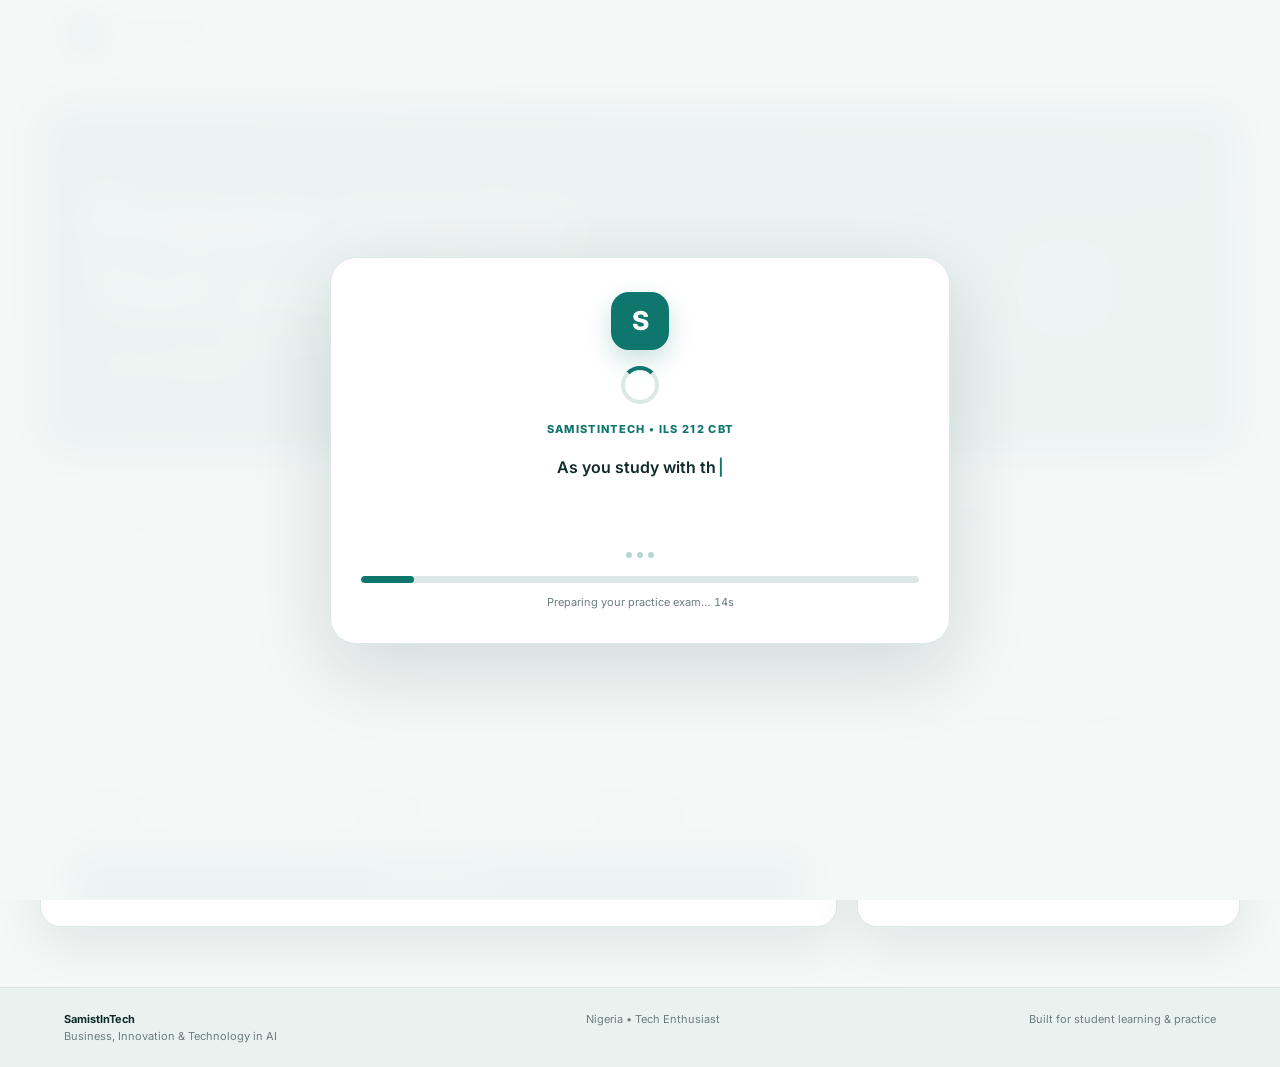
==== index.html @ f464a598 "First commit" ====
<!doctype html>
<html lang="en">
<head>
  <meta charset="utf-8">
  <meta name="viewport" content="width=device-width,initial-scale=1">
  <meta name="theme-color" content="#0f766e">
  <title>ILS 212 CBT Practice — SamistInTech</title>
  <link rel="preconnect" href="https://fonts.googleapis.com">
  <link rel="preconnect" href="https://fonts.gstatic.com" crossorigin>
  <link href="https://fonts.googleapis.com/css2?family=Inter:wght@400;500;600;700;800&display=swap" rel="stylesheet">
  <link rel="stylesheet" href="style.css">
</head>
<body>
  <div id="loadingScreen" class="loading-screen" aria-live="polite" aria-label="Loading CBT practice exam">
    <div class="loading-card">
      <div class="loading-logo">S</div>
      <div class="loading-spinner" aria-hidden="true"></div>
      <div class="loading-eyebrow">SAMISTINTECH • ILS 212 CBT</div>
      <div id="loadingMessage" class="loading-message"></div>
      <div class="typing-line"><span></span><span></span><span></span></div>
      <div class="loading-progress"><span id="loadingProgress"></span></div>
      <div id="loadingCountdown" class="loading-countdown">Preparing your practice exam… 15s</div>
    </div>
  </div>

  <div class="app-shell">
    <header class="topbar">
      <div class="brand"><div class="brand-mark">S</div><div><strong>ILS 212 CBT</strong><span>Information Literacy Skills</span></div></div>
      <div class="top-actions"><button class="icon-btn" id="themeBtn" title="Toggle theme">◐</button><button class="icon-btn" id="resetBtn" title="Reset test">↻</button></div>
    </header>

    <main>
      <section id="startScreen" class="screen active">
        <div class="hero-card">
          <div class="hero-copy">
            <span class="eyebrow">FUTO • Practice CBT</span>
            <h1>Prepare smarter.<br><em>Test yourself.</em></h1>
            <p>A clean, student-friendly CBT practice environment designed for ILS 212 study, revision and practice.</p>
          </div>
          <div class="hero-art"><div class="orb orb1"></div><div class="orb orb2"></div><div class="grid-icon">✓</div></div>
        </div>
        <div class="setup-grid">
          <div class="panel setup-panel">
            <div class="panel-title"><span>⚙</span><div><h2>Test setup</h2><p>Choose how you want to practise.</p></div></div>
            <label>Student name<input id="studentName" type="text" placeholder="Enter your name"></label>
            <div class="two-col">
              <label>Batch<select id="batchSelect"><option value="1">Batch 1 • Questions 1–70</option><option value="2">Batch 2 • Questions 71–140</option><option value="3">Batch 3 • Questions 141–210</option><option value="4">Batch 4 • Questions 211–280</option><option value="5">Batch 5 • Questions 281–350</option></select></label>
              <label>Questions<select id="countSelect"><option value="10">10 questions</option><option value="20">20 questions</option><option value="30">30 questions</option><option value="50">50 questions</option><option value="70" selected>70 questions</option></select></label>
            </div>
            <div class="test-info"><div><b>⏱</b><span>Timer<br><strong id="timePreview">70 min</strong></span></div><div><b>✓</b><span>Scoring<br><strong>1 mark each</strong></span></div><div><b>⚑</b><span>Review<br><strong>Flag questions</strong></span></div></div>
            <button id="startBtn" class="primary-btn full">Start CBT <span>→</span></button>
          </div>
          <div class="panel guide-panel"><h3>How it works</h3><ol><li>Select a batch and number of questions.</li><li>Choose one option for each question.</li><li>Use the navigator to jump between questions.</li><li>Flag questions you want to revisit.</li><li>Submit to see your score and detailed review.</li></ol><div class="note">💡 <b>Tip:</b> The question bank contains 350 practice questions covering the major ILS 212 topics.</div></div>
        </div>
      </section>

      <section id="examScreen" class="screen">
        <div class="exam-head panel"><div><span class="eyebrow">ILS 212 • CBT PRACTICE</span><h2 id="examTitle">Batch 1</h2></div><div class="exam-meta"><div><small>Candidate</small><strong id="candidateName">Student</strong></div><div class="timer"><small>Time left</small><strong id="timer">70:00</strong></div></div></div>
        <div class="progress-wrap"><div class="progress-label"><span id="progressText">Question 1 of 70</span><span id="answeredText">0 answered</span></div><div class="progress"><span id="progressBar"></span></div></div>
        <div class="exam-layout">
          <article class="question-card panel"><div class="q-top"><span class="q-number" id="qNumber">Question 1</span><button id="flagBtn" class="flag-btn">⚑ Flag</button></div><h1 id="questionText"></h1><div id="options" class="options"></div><div class="nav-row"><button id="prevBtn" class="secondary-btn">← Previous</button><button id="nextBtn" class="primary-btn">Next →</button></div></article>
          <aside class="navigator panel"><div class="nav-title"><h3>Question navigator</h3><span id="navCount">0/70</span></div><div id="questionGrid" class="question-grid"></div><div class="legend"><span><i class="dot answered"></i> Answered</span><span><i class="dot flagged"></i> Flagged</span><span><i class="dot"></i> Unanswered</span></div><button id="submitBtn" class="submit-btn full">Submit test</button></aside>
        </div>
      </section>

      <section id="resultScreen" class="screen">
        <div class="result-hero panel"><div class="result-badge">✓</div><div><span class="eyebrow">TEST COMPLETED</span><h1 id="resultTitle">Well done!</h1><p id="resultSubtitle"></p></div><div class="score-ring"><strong id="scorePercent">0%</strong><span>Score</span></div></div>
        <div class="stats-grid"><div class="stat panel"><span>Correct</span><strong id="correctStat">0</strong></div><div class="stat panel"><span>Wrong</span><strong id="wrongStat">0</strong></div><div class="stat panel"><span>Unanswered</span><strong id="unansweredStat">0</strong></div><div class="stat panel"><span>Time used</span><strong id="timeUsedStat">0m</strong></div></div>
        <div class="result-layout"><div class="panel review-panel"><div class="panel-heading"><div><h2>Answer review</h2><p>See what you got right and where to improve.</p></div><select id="reviewFilter"><option value="all">All questions</option><option value="wrong">Wrong only</option><option value="unanswered">Unanswered only</option></select></div><div id="reviewList"></div></div><div class="panel result-side"><h3>Performance</h3><div class="big-score"><span id="scoreFraction">0 / 0</span><small>marks</small></div><div class="performance-bar"><span id="scoreBar"></span></div><p id="performanceMessage"></p><button id="newTestBtn" class="primary-btn full">Take another test</button></div></div>
      </section>
    </main>
    <footer><div><strong>SamistInTech</strong><span>Business, Innovation & Technology in AI</span></div><div>Nigeria • Tech Enthusiast</div><div>Built for student learning & practice</div></footer>
  </div>
  <script src="questions.js"></script><script src="script.js"></script>
</body>
</html>
---- style.css ----
:root{--bg:#f4f8f7;--surface:#fff;--surface2:#edf6f3;--text:#102a2a;--muted:#6b7d7d;--line:#dbe8e5;--primary:#0f766e;--primary2:#115e59;--accent:#f2c94c;--danger:#c2410c;--shadow:0 18px 50px rgba(16,42,42,.08);--radius:20px}*{box-sizing:border-box}body{margin:0;font-family:Inter,system-ui,sans-serif;background:radial-gradient(circle at 15% 5%,#e3f3ee 0,transparent 30%),var(--bg);color:var(--text)}button,input,select{font:inherit}button{cursor:pointer;border:0}.app-shell{min-height:100vh;display:flex;flex-direction:column}.topbar{height:74px;padding:0 clamp(18px,5vw,70px);display:flex;align-items:center;justify-content:space-between;background:rgba(255,255,255,.88);backdrop-filter:blur(14px);border-bottom:1px solid var(--line);position:sticky;top:0;z-index:10}.brand{display:flex;align-items:center;gap:12px}.brand-mark{width:40px;height:40px;border-radius:13px;display:grid;place-items:center;background:var(--primary);color:#fff;font-weight:800;font-size:20px}.brand strong,.brand span{display:block}.brand span{font-size:11px;color:var(--muted);margin-top:2px}.top-actions{display:flex;gap:8px}.icon-btn{width:40px;height:40px;border-radius:12px;background:var(--surface2);color:var(--primary);font-size:18px}.screen{display:none;width:min(1200px,calc(100% - 30px));margin:32px auto 60px}.screen.active{display:block}.hero-card{min-height:310px;border-radius:28px;background:linear-gradient(135deg,#0d5f59,#0f766e);color:#fff;padding:48px;display:flex;justify-content:space-between;overflow:hidden;position:relative;box-shadow:var(--shadow)}.hero-copy{max-width:690px;position:relative;z-index:2}.eyebrow{font-size:11px;letter-spacing:.13em;font-weight:800;opacity:.78}.hero-card h1{font-size:clamp(38px,6vw,64px);line-height:1.03;margin:14px 0}.hero-card h1 em{font-style:normal;color:#c7f1e4}.hero-card p{max-width:600px;line-height:1.7;opacity:.86}.hero-art{width:280px;position:relative}.orb{position:absolute;border:1px solid rgba(255,255,255,.25);border-radius:50%}.orb1{width:250px;height:250px;right:-70px;top:-30px}.orb2{width:150px;height:150px;right:25px;top:45px}.grid-icon{position:absolute;right:80px;top:88px;width:90px;height:90px;border-radius:28px;background:rgba(255,255,255,.13);display:grid;place-items:center;font-size:45px}.setup-grid{display:grid;grid-template-columns:1.35fr .65fr;gap:20px;margin-top:20px}.panel{background:var(--surface);border:1px solid var(--line);border-radius:var(--radius);box-shadow:var(--shadow)}.setup-panel,.guide-panel{padding:28px}.panel-title{display:flex;gap:13px;align-items:flex-start;margin-bottom:24px}.panel-title>span{width:40px;height:40px;border-radius:12px;background:var(--surface2);display:grid;place-items:center}.panel h2{margin:0;font-size:21px}.panel p{color:var(--muted);margin:5px 0 0;font-size:13px}.setup-panel label{display:block;font-size:12px;font-weight:700;color:var(--muted);margin:14px 0}.setup-panel input,.setup-panel select,.panel-heading select{width:100%;padding:14px 15px;margin-top:8px;border:1px solid var(--line);border-radius:12px;background:var(--surface);color:var(--text);outline:none}.setup-panel input:focus,.setup-panel select:focus{border-color:var(--primary)}.two-col{display:grid;grid-template-columns:1fr 1fr;gap:14px}.test-info{display:grid;grid-template-columns:repeat(3,1fr);gap:8px;margin:22px 0}.test-info>div{display:flex;gap:8px;align-items:center;background:var(--surface2);padding:12px;border-radius:14px}.test-info b{font-size:18px}.test-info span{font-size:10px;color:var(--muted);line-height:1.4}.test-info strong{font-size:12px;color:var(--text)}.primary-btn,.secondary-btn,.submit-btn{padding:13px 18px;border-radius:12px;font-weight:800;transition:.18s}.primary-btn{background:var(--primary);color:#fff}.primary-btn:hover{background:var(--primary2);transform:translateY(-1px)}.secondary-btn{background:var(--surface2);color:var(--primary)}.secondary-btn:hover{background:#dcefeb}.submit-btn{background:#183b3a;color:#fff}.full{width:100%;justify-content:center;display:flex;align-items:center;gap:10px}.guide-panel h3{margin-top:0}.guide-panel ol{padding-left:20px;color:var(--muted);font-size:13px;line-height:2}.note{background:#fff8df;border:1px solid #f1df9c;padding:13px;border-radius:12px;font-size:12px;line-height:1.6}.exam-head{padding:18px 22px;display:flex;justify-content:space-between;align-items:center}.exam-head h2{margin:5px 0 0}.exam-meta{display:flex;gap:30px}.exam-meta small,.exam-meta strong{display:block}.exam-meta small{font-size:10px;color:var(--muted)}.exam-meta strong{font-size:13px;margin-top:3px}.timer strong{color:var(--primary);font-variant-numeric:tabular-nums}.progress-wrap{margin:18px 0}.progress-label{display:flex;justify-content:space-between;font-size:11px;color:var(--muted);margin-bottom:7px}.progress{height:7px;background:#dce9e6;border-radius:10px;overflow:hidden}.progress span{display:block;height:100%;width:0;background:var(--primary);transition:.25s}.exam-layout{display:grid;grid-template-columns:1fr 320px;gap:18px}.question-card{padding:30px;min-height:550px}.q-top{display:flex;justify-content:space-between;align-items:center}.q-number{font-size:12px;font-weight:800;color:var(--primary);background:var(--surface2);padding:8px 11px;border-radius:9px}.flag-btn{background:transparent;color:var(--muted);font-weight:700;padding:8px}.flag-btn.active{color:#b45309;background:#fff6df;border-radius:9px}.question-card h1{font-size:clamp(22px,3vw,30px);line-height:1.45;margin:35px 0 26px}.options{display:grid;gap:12px}.option{padding:16px;border:1px solid var(--line);border-radius:14px;background:#fbfdfc;text-align:left;display:flex;gap:12px;align-items:flex-start;transition:.15s}.option:hover{border-color:#9ccbc2;background:var(--surface2)}.option.selected{border:2px solid var(--primary);background:#e9f6f2}.option-letter{min-width:29px;height:29px;border-radius:9px;background:#e7efed;display:grid;place-items:center;font-weight:800;color:var(--primary);font-size:12px}.option.selected .option-letter{background:var(--primary);color:#fff}.nav-row{display:flex;justify-content:space-between;gap:12px;margin-top:32px}.navigator{padding:20px;height:max-content;position:sticky;top:92px}.nav-title{display:flex;justify-content:space-between;align-items:center;margin-bottom:16px}.nav-title h3{margin:0;font-size:15px}.nav-title span{font-size:11px;color:var(--muted)}.question-grid{display:grid;grid-template-columns:repeat(7,1fr);gap:7px;max-height:370px;overflow:auto;padding-right:2px}.q-dot{height:35px;border-radius:9px;background:#f2f6f5;color:var(--muted);font-size:11px;font-weight:800}.q-dot.current{outline:2px solid var(--primary);outline-offset:1px;color:var(--primary)}.q-dot.answered{background:#d9efe9;color:#0f766e}.q-dot.flagged{background:#fff0cf;color:#9a6500}.legend{display:grid;gap:8px;margin:18px 0;font-size:10px;color:var(--muted)}.dot{width:9px;height:9px;border-radius:50%;display:inline-block;background:#d9e2e0;margin-right:5px}.dot.answered{background:#0f766e}.dot.flagged{background:#d69e2e}.result-hero{padding:30px;display:flex;align-items:center;gap:20px}.result-badge{width:65px;height:65px;border-radius:22px;background:#dff3ed;color:var(--primary);display:grid;place-items:center;font-size:30px;font-weight:800}.result-hero h1{margin:5px 0;font-size:30px}.score-ring{margin-left:auto;width:105px;height:105px;border-radius:50%;background:conic-gradient(var(--primary) 0%,#dfeae7 0);display:grid;place-items:center;align-content:center}.score-ring strong{font-size:23px}.score-ring span{font-size:10px;color:var(--muted)}.stats-grid{display:grid;grid-template-columns:repeat(4,1fr);gap:14px;margin:16px 0}.stat{padding:20px}.stat span{font-size:11px;color:var(--muted)}.stat strong{display:block;font-size:28px;margin-top:7px}.result-layout{display:grid;grid-template-columns:1fr 300px;gap:16px}.review-panel,.result-side{padding:22px}.panel-heading{display:flex;justify-content:space-between;align-items:center;gap:15px;margin-bottom:14px}.panel-heading h2{margin:0}.panel-heading select{width:auto;margin:0}.review-item{padding:17px 0;border-top:1px solid var(--line)}.review-item h4{margin:0 0 9px;line-height:1.5}.review-answer{font-size:12px;padding:10px 12px;border-radius:10px;margin-top:7px}.review-answer.correct{background:#e5f5ef;color:#0f766e}.review-answer.wrong{background:#fff0ea;color:#b44318}.review-answer.empty{background:#f3f5f5;color:#6b7d7d}.big-score{text-align:center;padding:25px 0}.big-score span{font-size:38px;font-weight:800;display:block}.big-score small{color:var(--muted)}.performance-bar{height:10px;background:#e1e9e7;border-radius:10px;overflow:hidden}.performance-bar span{display:block;height:100%;width:0;background:var(--primary)}.result-side p{font-size:12px;color:var(--muted);line-height:1.6}footer{margin-top:auto;padding:24px clamp(18px,5vw,70px);border-top:1px solid var(--line);background:#eaf2f0;display:flex;justify-content:space-between;gap:15px;font-size:11px;color:var(--muted)}footer strong{color:var(--text);display:block}footer span{display:block;margin-top:3px}body.dark{--bg:#0c1717;--surface:#132222;--surface2:#1a3030;--text:#e7f2ef;--muted:#9bb0ac;--line:#28403e;--shadow:0 18px 50px rgba(0,0,0,.22)}body.dark .topbar{background:rgba(13,25,25,.9)}body.dark .option{background:#142525}body.dark footer{background:#10201f}@media(max-width:850px){.hero-card{padding:32px;min-height:280px}.hero-art{display:none}.setup-grid,.exam-layout,.result-layout{grid-template-columns:1fr}.navigator{position:static}.stats-grid{grid-template-columns:repeat(2,1fr)}.result-hero{flex-wrap:wrap}.score-ring{margin-left:0}.exam-meta{gap:12px}.question-grid{max-height:none}.screen{margin-top:20px}}@media(max-width:560px){.topbar{height:64px}.brand span{display:none}.hero-card h1{font-size:40px}.hero-card{padding:25px}.setup-panel,.guide-panel,.question-card,.navigator,.review-panel,.result-side{padding:18px}.two-col,.test-info{grid-template-columns:1fr}.exam-head{align-items:flex-start;gap:12px}.exam-meta{flex-direction:column;gap:7px;text-align:right}.question-card h1{margin:25px 0 20px;font-size:21px}footer{flex-direction:column}}

/* ===== Smooth practice-CBT loading screen & transitions ===== */
.loading-screen{position:fixed;inset:0;z-index:9999;display:grid;place-items:center;padding:22px;background:rgba(244,248,247,.97);backdrop-filter:blur(16px);opacity:1;visibility:visible;transition:opacity .7s cubic-bezier(.22,1,.36,1),visibility .7s ease}.loading-screen.hide{opacity:0;visibility:hidden;pointer-events:none}.loading-card{width:min(620px,100%);padding:34px 30px;text-align:center;background:var(--surface);border:1px solid var(--line);border-radius:26px;box-shadow:0 25px 80px rgba(16,42,42,.15);transform:translateY(0) scale(1);animation:loadingCardIn .7s cubic-bezier(.22,1,.36,1)}.loading-logo{width:58px;height:58px;margin:0 auto 16px;border-radius:18px;display:grid;place-items:center;background:var(--primary);color:#fff;font-weight:800;font-size:26px;box-shadow:0 10px 25px rgba(15,118,110,.22)}.loading-spinner{width:38px;height:38px;margin:0 auto 18px;border:4px solid var(--line);border-top-color:var(--primary);border-radius:50%;animation:loadingSpin .9s linear infinite}.loading-eyebrow{font-size:11px;font-weight:800;letter-spacing:.12em;color:var(--primary);margin-bottom:18px}.loading-message{min-height:86px;max-width:530px;margin:0 auto;font-size:16px;line-height:1.7;color:var(--text);font-weight:600}.loading-message::after{content:'|';margin-left:2px;color:var(--primary);animation:cursorBlink .7s steps(1) infinite}.typing-line{display:flex;justify-content:center;gap:5px;margin:12px 0 18px}.typing-line span{width:6px;height:6px;border-radius:50%;background:var(--primary);opacity:.3;animation:typingDot 1s ease-in-out infinite}.typing-line span:nth-child(2){animation-delay:.15s}.typing-line span:nth-child(3){animation-delay:.3s}.loading-progress{height:7px;border-radius:999px;overflow:hidden;background:var(--line);margin-top:8px}.loading-progress span{display:block;height:100%;width:0;border-radius:inherit;background:var(--primary);transition:width .08s linear}.loading-countdown{margin-top:12px;font-size:11px;color:var(--muted);font-variant-numeric:tabular-nums}.screen{animation:screenIn .45s cubic-bezier(.22,1,.36,1)}button,.panel,.option{transition:transform .22s cubic-bezier(.22,1,.36,1),box-shadow .22s ease,background-color .22s ease,border-color .22s ease,color .22s ease}.primary-btn:hover,.secondary-btn:hover,.submit-btn:hover,.icon-btn:hover{transform:translateY(-2px)}.primary-btn:active,.secondary-btn:active,.submit-btn:active,.icon-btn:active{transform:scale(.97)}.question-card{transition:opacity .22s ease,transform .22s ease}.question-card.question-changing{opacity:0;transform:translateX(14px)}.option{animation:optionIn .32s cubic-bezier(.22,1,.36,1) both}.option:nth-child(2){animation-delay:.04s}.option:nth-child(3){animation-delay:.08s}.option:nth-child(4){animation-delay:.12s}.option:nth-child(5){animation-delay:.16s}@keyframes loadingSpin{to{transform:rotate(360deg)}}@keyframes loadingCardIn{from{opacity:0;transform:translateY(18px) scale(.97)}to{opacity:1;transform:translateY(0) scale(1)}}@keyframes cursorBlink{50%{opacity:0}}@keyframes typingDot{0%,80%,100%{transform:translateY(0);opacity:.3}40%{transform:translateY(-4px);opacity:1}}@keyframes screenIn{from{opacity:0;transform:translateY(10px)}to{opacity:1;transform:none}}@keyframes optionIn{from{opacity:0;transform:translateX(-8px)}to{opacity:1;transform:none}}body.dark .loading-screen{background:rgba(12,23,23,.97)}body.dark .loading-card{box-shadow:0 25px 80px rgba(0,0,0,.35)}@media(prefers-reduced-motion:reduce){*,*::before,*::after{animation-duration:.01ms!important;animation-iteration-count:1!important;transition-duration:.01ms!important;scroll-behavior:auto!important}}
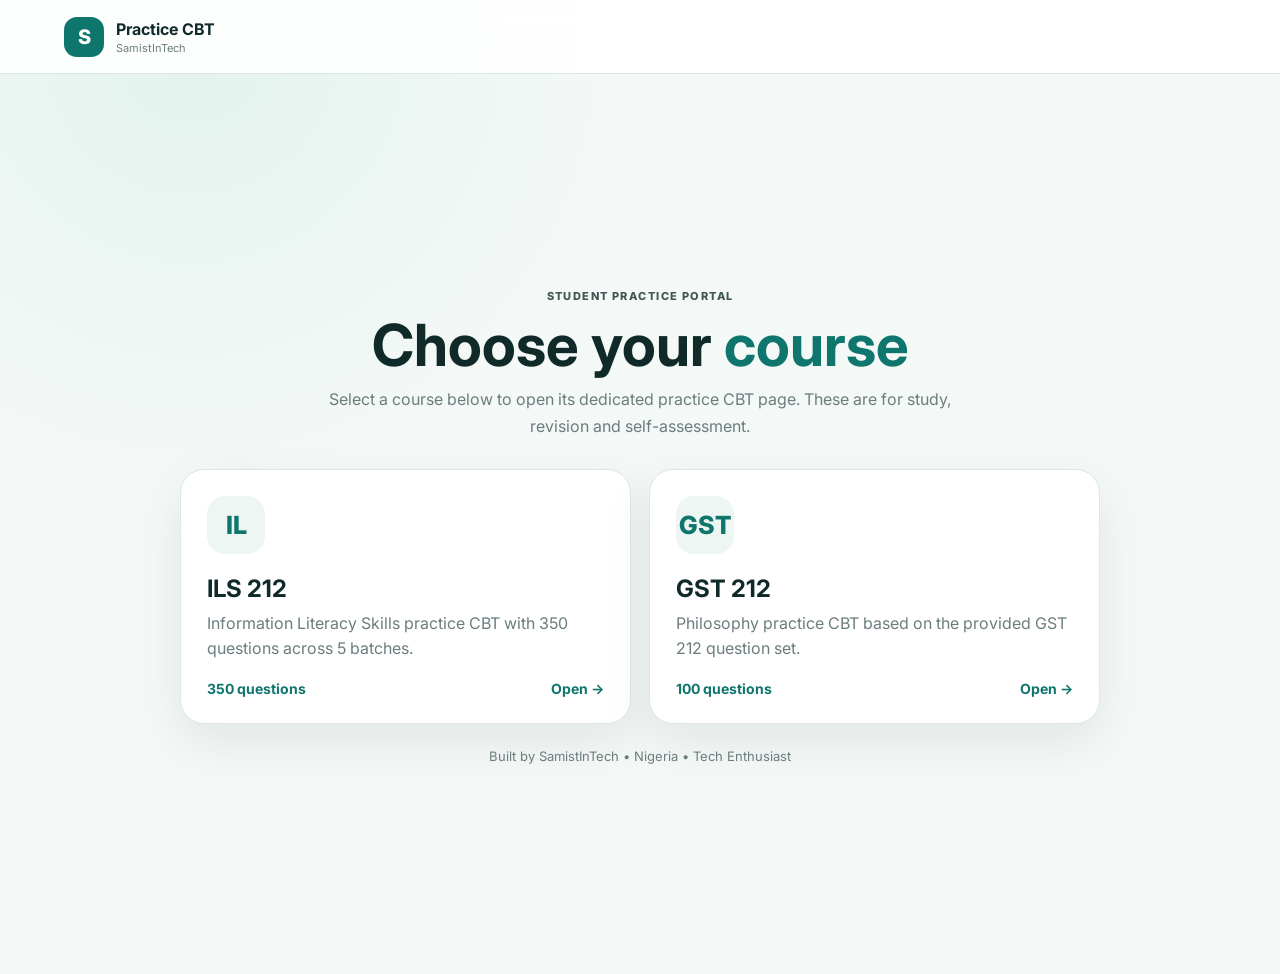
==== commit c9ebd66c: "Added GST212" ====
--- a/index.html
+++ b/index.html
@@ -4,73 +4,142 @@
   <meta charset="utf-8">
   <meta name="viewport" content="width=device-width,initial-scale=1">
   <meta name="theme-color" content="#0f766e">
-  <title>ILS 212 CBT Practice — SamistInTech</title>
+  <title>Practice CBT Courses — SamistInTech</title>
   <link rel="preconnect" href="https://fonts.googleapis.com">
   <link rel="preconnect" href="https://fonts.gstatic.com" crossorigin>
   <link href="https://fonts.googleapis.com/css2?family=Inter:wght@400;500;600;700;800&display=swap" rel="stylesheet">
   <link rel="stylesheet" href="style.css">
+  <style>
+    .course-page {
+      min-height:100svh;
+      display:grid;
+      place-items:center;
+      padding:32px 18px;
+    }
+    .course-wrap {
+      width:min(920px,100%);
+    }
+    .course-hero {
+      text-align:center;
+      margin-bottom:28px;
+    }
+    .course-hero .eyebrow {
+      display:inline-block;
+      margin-bottom:12px;
+    }
+    .course-hero h1 {
+      margin:0 0 10px;
+      font-size:clamp(32px,6vw,58px);
+      line-height:1.05;
+    }
+    .course-hero h1 em {
+      color:var(--primary);
+      font-style:normal;
+    }
+    .course-hero p {
+      margin:0 auto;
+      max-width:650px;
+      color:var(--muted);
+      line-height:1.7;
+    }
+    .course-grid {
+      display:grid;
+      grid-template-columns:repeat(2,minmax(0,1fr));
+      gap:18px;
+    }
+    .course-card {
+      display:block;
+      text-decoration:none;
+      color:inherit;
+      background:var(--surface);
+      border:1px solid var(--line);
+      border-radius:24px;
+      padding:26px;
+      box-shadow:var(--shadow);
+      transition:transform .25s ease,box-shadow .25s ease,border-color .25s ease;
+    }
+    .course-card:hover {
+      transform:translateY(-5px);
+      box-shadow:0 22px 55px rgba(16,42,42,.13);
+      border-color:var(--primary);
+    }
+    .course-icon {
+      width:58px;
+      height:58px;
+      display:grid;
+      place-items:center;
+      border-radius:18px;
+      background:var(--surface2);
+      color:var(--primary);
+      font-size:25px;
+      font-weight:800;
+      margin-bottom:20px;
+    }
+    .course-card h2 {
+      margin:0 0 8px;
+      font-size:24px;
+    }
+    .course-card p {
+      color:var(--muted);
+      line-height:1.6;
+      margin:0 0 18px;
+    }
+    .course-meta {
+      display:flex;
+      justify-content:space-between;
+      gap:10px;
+      color:var(--primary);
+      font-weight:700;
+      font-size:14px;
+    }
+    .course-footer {
+      text-align:center;
+      margin-top:24px;
+      color:var(--muted);
+      font-size:13px;
+    }
+    @media(max-width:680px) {
+      .course-grid {
+        grid-template-columns:1fr;
+      }
+    }
+  </style>
 </head>
 <body>
-  <div id="loadingScreen" class="loading-screen" aria-live="polite" aria-label="Loading CBT practice exam">
-    <div class="loading-card">
-      <div class="loading-logo">S</div>
-      <div class="loading-spinner" aria-hidden="true"></div>
-      <div class="loading-eyebrow">SAMISTINTECH • ILS 212 CBT</div>
-      <div id="loadingMessage" class="loading-message"></div>
-      <div class="typing-line"><span></span><span></span><span></span></div>
-      <div class="loading-progress"><span id="loadingProgress"></span></div>
-      <div id="loadingCountdown" class="loading-countdown">Preparing your practice exam… 15s</div>
-    </div>
-  </div>
-
   <div class="app-shell">
     <header class="topbar">
-      <div class="brand"><div class="brand-mark">S</div><div><strong>ILS 212 CBT</strong><span>Information Literacy Skills</span></div></div>
-      <div class="top-actions"><button class="icon-btn" id="themeBtn" title="Toggle theme">◐</button><button class="icon-btn" id="resetBtn" title="Reset test">↻</button></div>
+      <div class="brand">
+        <div class="brand-mark">S</div>
+        <div>
+          <strong>Practice CBT</strong>
+          <span>SamistInTech</span>
+        </div>
+      </div>
     </header>
-
-    <main>
-      <section id="startScreen" class="screen active">
-        <div class="hero-card">
-          <div class="hero-copy">
-            <span class="eyebrow">FUTO • Practice CBT</span>
-            <h1>Prepare smarter.<br><em>Test yourself.</em></h1>
-            <p>A clean, student-friendly CBT practice environment designed for ILS 212 study, revision and practice.</p>
-          </div>
-          <div class="hero-art"><div class="orb orb1"></div><div class="orb orb2"></div><div class="grid-icon">✓</div></div>
+    <main class="course-page">
+      <div class="course-wrap">
+        <div class="course-hero">
+          <span class="eyebrow">STUDENT PRACTICE PORTAL</span>
+          <h1>Choose your <em>course</em></h1>
+          <p>Select a course below to open its dedicated practice CBT page. These are for study, revision and self-assessment.</p>
         </div>
-        <div class="setup-grid">
-          <div class="panel setup-panel">
-            <div class="panel-title"><span>⚙</span><div><h2>Test setup</h2><p>Choose how you want to practise.</p></div></div>
-            <label>Student name<input id="studentName" type="text" placeholder="Enter your name"></label>
-            <div class="two-col">
-              <label>Batch<select id="batchSelect"><option value="1">Batch 1 • Questions 1–70</option><option value="2">Batch 2 • Questions 71–140</option><option value="3">Batch 3 • Questions 141–210</option><option value="4">Batch 4 • Questions 211–280</option><option value="5">Batch 5 • Questions 281–350</option></select></label>
-              <label>Questions<select id="countSelect"><option value="10">10 questions</option><option value="20">20 questions</option><option value="30">30 questions</option><option value="50">50 questions</option><option value="70" selected>70 questions</option></select></label>
-            </div>
-            <div class="test-info"><div><b>⏱</b><span>Timer<br><strong id="timePreview">70 min</strong></span></div><div><b>✓</b><span>Scoring<br><strong>1 mark each</strong></span></div><div><b>⚑</b><span>Review<br><strong>Flag questions</strong></span></div></div>
-            <button id="startBtn" class="primary-btn full">Start CBT <span>→</span></button>
-          </div>
-          <div class="panel guide-panel"><h3>How it works</h3><ol><li>Select a batch and number of questions.</li><li>Choose one option for each question.</li><li>Use the navigator to jump between questions.</li><li>Flag questions you want to revisit.</li><li>Submit to see your score and detailed review.</li></ol><div class="note">💡 <b>Tip:</b> The question bank contains 350 practice questions covering the major ILS 212 topics.</div></div>
+        <div class="course-grid">
+          <a class="course-card" href="ils212.html">
+            <div class="course-icon">IL</div>
+            <h2>ILS 212</h2>
+            <p>Information Literacy Skills practice CBT with 350 questions across 5 batches.</p>
+            <div class="course-meta"><span>350 questions</span><span>Open →</span></div>
+          </a>
+          <a class="course-card" href="gst212.html">
+            <div class="course-icon">GST</div>
+            <h2>GST 212</h2>
+            <p>Philosophy practice CBT based on the provided GST 212 question set.</p>
+            <div class="course-meta"><span>100 questions</span><span>Open →</span></div>
+          </a>
         </div>
-      </section>
-
-      <section id="examScreen" class="screen">
-        <div class="exam-head panel"><div><span class="eyebrow">ILS 212 • CBT PRACTICE</span><h2 id="examTitle">Batch 1</h2></div><div class="exam-meta"><div><small>Candidate</small><strong id="candidateName">Student</strong></div><div class="timer"><small>Time left</small><strong id="timer">70:00</strong></div></div></div>
-        <div class="progress-wrap"><div class="progress-label"><span id="progressText">Question 1 of 70</span><span id="answeredText">0 answered</span></div><div class="progress"><span id="progressBar"></span></div></div>
-        <div class="exam-layout">
-          <article class="question-card panel"><div class="q-top"><span class="q-number" id="qNumber">Question 1</span><button id="flagBtn" class="flag-btn">⚑ Flag</button></div><h1 id="questionText"></h1><div id="options" class="options"></div><div class="nav-row"><button id="prevBtn" class="secondary-btn">← Previous</button><button id="nextBtn" class="primary-btn">Next →</button></div></article>
-          <aside class="navigator panel"><div class="nav-title"><h3>Question navigator</h3><span id="navCount">0/70</span></div><div id="questionGrid" class="question-grid"></div><div class="legend"><span><i class="dot answered"></i> Answered</span><span><i class="dot flagged"></i> Flagged</span><span><i class="dot"></i> Unanswered</span></div><button id="submitBtn" class="submit-btn full">Submit test</button></aside>
-        </div>
-      </section>
-
-      <section id="resultScreen" class="screen">
-        <div class="result-hero panel"><div class="result-badge">✓</div><div><span class="eyebrow">TEST COMPLETED</span><h1 id="resultTitle">Well done!</h1><p id="resultSubtitle"></p></div><div class="score-ring"><strong id="scorePercent">0%</strong><span>Score</span></div></div>
-        <div class="stats-grid"><div class="stat panel"><span>Correct</span><strong id="correctStat">0</strong></div><div class="stat panel"><span>Wrong</span><strong id="wrongStat">0</strong></div><div class="stat panel"><span>Unanswered</span><strong id="unansweredStat">0</strong></div><div class="stat panel"><span>Time used</span><strong id="timeUsedStat">0m</strong></div></div>
-        <div class="result-layout"><div class="panel review-panel"><div class="panel-heading"><div><h2>Answer review</h2><p>See what you got right and where to improve.</p></div><select id="reviewFilter"><option value="all">All questions</option><option value="wrong">Wrong only</option><option value="unanswered">Unanswered only</option></select></div><div id="reviewList"></div></div><div class="panel result-side"><h3>Performance</h3><div class="big-score"><span id="scoreFraction">0 / 0</span><small>marks</small></div><div class="performance-bar"><span id="scoreBar"></span></div><p id="performanceMessage"></p><button id="newTestBtn" class="primary-btn full">Take another test</button></div></div>
-      </section>
+        <div class="course-footer">Built by SamistInTech • Nigeria • Tech Enthusiast</div>
+      </div>
     </main>
-    <footer><div><strong>SamistInTech</strong><span>Business, Innovation & Technology in AI</span></div><div>Nigeria • Tech Enthusiast</div><div>Built for student learning & practice</div></footer>
   </div>
-  <script src="questions.js"></script><script src="script.js"></script>
 </body>
 </html>
--- a/style.css
+++ b/style.css
@@ -1,4 +1,1243 @@
-:root{--bg:#f4f8f7;--surface:#fff;--surface2:#edf6f3;--text:#102a2a;--muted:#6b7d7d;--line:#dbe8e5;--primary:#0f766e;--primary2:#115e59;--accent:#f2c94c;--danger:#c2410c;--shadow:0 18px 50px rgba(16,42,42,.08);--radius:20px}*{box-sizing:border-box}body{margin:0;font-family:Inter,system-ui,sans-serif;background:radial-gradient(circle at 15% 5%,#e3f3ee 0,transparent 30%),var(--bg);color:var(--text)}button,input,select{font:inherit}button{cursor:pointer;border:0}.app-shell{min-height:100vh;display:flex;flex-direction:column}.topbar{height:74px;padding:0 clamp(18px,5vw,70px);display:flex;align-items:center;justify-content:space-between;background:rgba(255,255,255,.88);backdrop-filter:blur(14px);border-bottom:1px solid var(--line);position:sticky;top:0;z-index:10}.brand{display:flex;align-items:center;gap:12px}.brand-mark{width:40px;height:40px;border-radius:13px;display:grid;place-items:center;background:var(--primary);color:#fff;font-weight:800;font-size:20px}.brand strong,.brand span{display:block}.brand span{font-size:11px;color:var(--muted);margin-top:2px}.top-actions{display:flex;gap:8px}.icon-btn{width:40px;height:40px;border-radius:12px;background:var(--surface2);color:var(--primary);font-size:18px}.screen{display:none;width:min(1200px,calc(100% - 30px));margin:32px auto 60px}.screen.active{display:block}.hero-card{min-height:310px;border-radius:28px;background:linear-gradient(135deg,#0d5f59,#0f766e);color:#fff;padding:48px;display:flex;justify-content:space-between;overflow:hidden;position:relative;box-shadow:var(--shadow)}.hero-copy{max-width:690px;position:relative;z-index:2}.eyebrow{font-size:11px;letter-spacing:.13em;font-weight:800;opacity:.78}.hero-card h1{font-size:clamp(38px,6vw,64px);line-height:1.03;margin:14px 0}.hero-card h1 em{font-style:normal;color:#c7f1e4}.hero-card p{max-width:600px;line-height:1.7;opacity:.86}.hero-art{width:280px;position:relative}.orb{position:absolute;border:1px solid rgba(255,255,255,.25);border-radius:50%}.orb1{width:250px;height:250px;right:-70px;top:-30px}.orb2{width:150px;height:150px;right:25px;top:45px}.grid-icon{position:absolute;right:80px;top:88px;width:90px;height:90px;border-radius:28px;background:rgba(255,255,255,.13);display:grid;place-items:center;font-size:45px}.setup-grid{display:grid;grid-template-columns:1.35fr .65fr;gap:20px;margin-top:20px}.panel{background:var(--surface);border:1px solid var(--line);border-radius:var(--radius);box-shadow:var(--shadow)}.setup-panel,.guide-panel{padding:28px}.panel-title{display:flex;gap:13px;align-items:flex-start;margin-bottom:24px}.panel-title>span{width:40px;height:40px;border-radius:12px;background:var(--surface2);display:grid;place-items:center}.panel h2{margin:0;font-size:21px}.panel p{color:var(--muted);margin:5px 0 0;font-size:13px}.setup-panel label{display:block;font-size:12px;font-weight:700;color:var(--muted);margin:14px 0}.setup-panel input,.setup-panel select,.panel-heading select{width:100%;padding:14px 15px;margin-top:8px;border:1px solid var(--line);border-radius:12px;background:var(--surface);color:var(--text);outline:none}.setup-panel input:focus,.setup-panel select:focus{border-color:var(--primary)}.two-col{display:grid;grid-template-columns:1fr 1fr;gap:14px}.test-info{display:grid;grid-template-columns:repeat(3,1fr);gap:8px;margin:22px 0}.test-info>div{display:flex;gap:8px;align-items:center;background:var(--surface2);padding:12px;border-radius:14px}.test-info b{font-size:18px}.test-info span{font-size:10px;color:var(--muted);line-height:1.4}.test-info strong{font-size:12px;color:var(--text)}.primary-btn,.secondary-btn,.submit-btn{padding:13px 18px;border-radius:12px;font-weight:800;transition:.18s}.primary-btn{background:var(--primary);color:#fff}.primary-btn:hover{background:var(--primary2);transform:translateY(-1px)}.secondary-btn{background:var(--surface2);color:var(--primary)}.secondary-btn:hover{background:#dcefeb}.submit-btn{background:#183b3a;color:#fff}.full{width:100%;justify-content:center;display:flex;align-items:center;gap:10px}.guide-panel h3{margin-top:0}.guide-panel ol{padding-left:20px;color:var(--muted);font-size:13px;line-height:2}.note{background:#fff8df;border:1px solid #f1df9c;padding:13px;border-radius:12px;font-size:12px;line-height:1.6}.exam-head{padding:18px 22px;display:flex;justify-content:space-between;align-items:center}.exam-head h2{margin:5px 0 0}.exam-meta{display:flex;gap:30px}.exam-meta small,.exam-meta strong{display:block}.exam-meta small{font-size:10px;color:var(--muted)}.exam-meta strong{font-size:13px;margin-top:3px}.timer strong{color:var(--primary);font-variant-numeric:tabular-nums}.progress-wrap{margin:18px 0}.progress-label{display:flex;justify-content:space-between;font-size:11px;color:var(--muted);margin-bottom:7px}.progress{height:7px;background:#dce9e6;border-radius:10px;overflow:hidden}.progress span{display:block;height:100%;width:0;background:var(--primary);transition:.25s}.exam-layout{display:grid;grid-template-columns:1fr 320px;gap:18px}.question-card{padding:30px;min-height:550px}.q-top{display:flex;justify-content:space-between;align-items:center}.q-number{font-size:12px;font-weight:800;color:var(--primary);background:var(--surface2);padding:8px 11px;border-radius:9px}.flag-btn{background:transparent;color:var(--muted);font-weight:700;padding:8px}.flag-btn.active{color:#b45309;background:#fff6df;border-radius:9px}.question-card h1{font-size:clamp(22px,3vw,30px);line-height:1.45;margin:35px 0 26px}.options{display:grid;gap:12px}.option{padding:16px;border:1px solid var(--line);border-radius:14px;background:#fbfdfc;text-align:left;display:flex;gap:12px;align-items:flex-start;transition:.15s}.option:hover{border-color:#9ccbc2;background:var(--surface2)}.option.selected{border:2px solid var(--primary);background:#e9f6f2}.option-letter{min-width:29px;height:29px;border-radius:9px;background:#e7efed;display:grid;place-items:center;font-weight:800;color:var(--primary);font-size:12px}.option.selected .option-letter{background:var(--primary);color:#fff}.nav-row{display:flex;justify-content:space-between;gap:12px;margin-top:32px}.navigator{padding:20px;height:max-content;position:sticky;top:92px}.nav-title{display:flex;justify-content:space-between;align-items:center;margin-bottom:16px}.nav-title h3{margin:0;font-size:15px}.nav-title span{font-size:11px;color:var(--muted)}.question-grid{display:grid;grid-template-columns:repeat(7,1fr);gap:7px;max-height:370px;overflow:auto;padding-right:2px}.q-dot{height:35px;border-radius:9px;background:#f2f6f5;color:var(--muted);font-size:11px;font-weight:800}.q-dot.current{outline:2px solid var(--primary);outline-offset:1px;color:var(--primary)}.q-dot.answered{background:#d9efe9;color:#0f766e}.q-dot.flagged{background:#fff0cf;color:#9a6500}.legend{display:grid;gap:8px;margin:18px 0;font-size:10px;color:var(--muted)}.dot{width:9px;height:9px;border-radius:50%;display:inline-block;background:#d9e2e0;margin-right:5px}.dot.answered{background:#0f766e}.dot.flagged{background:#d69e2e}.result-hero{padding:30px;display:flex;align-items:center;gap:20px}.result-badge{width:65px;height:65px;border-radius:22px;background:#dff3ed;color:var(--primary);display:grid;place-items:center;font-size:30px;font-weight:800}.result-hero h1{margin:5px 0;font-size:30px}.score-ring{margin-left:auto;width:105px;height:105px;border-radius:50%;background:conic-gradient(var(--primary) 0%,#dfeae7 0);display:grid;place-items:center;align-content:center}.score-ring strong{font-size:23px}.score-ring span{font-size:10px;color:var(--muted)}.stats-grid{display:grid;grid-template-columns:repeat(4,1fr);gap:14px;margin:16px 0}.stat{padding:20px}.stat span{font-size:11px;color:var(--muted)}.stat strong{display:block;font-size:28px;margin-top:7px}.result-layout{display:grid;grid-template-columns:1fr 300px;gap:16px}.review-panel,.result-side{padding:22px}.panel-heading{display:flex;justify-content:space-between;align-items:center;gap:15px;margin-bottom:14px}.panel-heading h2{margin:0}.panel-heading select{width:auto;margin:0}.review-item{padding:17px 0;border-top:1px solid var(--line)}.review-item h4{margin:0 0 9px;line-height:1.5}.review-answer{font-size:12px;padding:10px 12px;border-radius:10px;margin-top:7px}.review-answer.correct{background:#e5f5ef;color:#0f766e}.review-answer.wrong{background:#fff0ea;color:#b44318}.review-answer.empty{background:#f3f5f5;color:#6b7d7d}.big-score{text-align:center;padding:25px 0}.big-score span{font-size:38px;font-weight:800;display:block}.big-score small{color:var(--muted)}.performance-bar{height:10px;background:#e1e9e7;border-radius:10px;overflow:hidden}.performance-bar span{display:block;height:100%;width:0;background:var(--primary)}.result-side p{font-size:12px;color:var(--muted);line-height:1.6}footer{margin-top:auto;padding:24px clamp(18px,5vw,70px);border-top:1px solid var(--line);background:#eaf2f0;display:flex;justify-content:space-between;gap:15px;font-size:11px;color:var(--muted)}footer strong{color:var(--text);display:block}footer span{display:block;margin-top:3px}body.dark{--bg:#0c1717;--surface:#132222;--surface2:#1a3030;--text:#e7f2ef;--muted:#9bb0ac;--line:#28403e;--shadow:0 18px 50px rgba(0,0,0,.22)}body.dark .topbar{background:rgba(13,25,25,.9)}body.dark .option{background:#142525}body.dark footer{background:#10201f}@media(max-width:850px){.hero-card{padding:32px;min-height:280px}.hero-art{display:none}.setup-grid,.exam-layout,.result-layout{grid-template-columns:1fr}.navigator{position:static}.stats-grid{grid-template-columns:repeat(2,1fr)}.result-hero{flex-wrap:wrap}.score-ring{margin-left:0}.exam-meta{gap:12px}.question-grid{max-height:none}.screen{margin-top:20px}}@media(max-width:560px){.topbar{height:64px}.brand span{display:none}.hero-card h1{font-size:40px}.hero-card{padding:25px}.setup-panel,.guide-panel,.question-card,.navigator,.review-panel,.result-side{padding:18px}.two-col,.test-info{grid-template-columns:1fr}.exam-head{align-items:flex-start;gap:12px}.exam-meta{flex-direction:column;gap:7px;text-align:right}.question-card h1{margin:25px 0 20px;font-size:21px}footer{flex-direction:column}}
-
+:root {
+  --bg:#f4f8f7;
+  --surface:#fff;
+  --surface2:#edf6f3;
+  --text:#102a2a;
+  --muted:#6b7d7d;
+  --line:#dbe8e5;
+  --primary:#0f766e;
+  --primary2:#115e59;
+  --accent:#f2c94c;
+  --danger:#c2410c;
+  --shadow:0 18px 50px rgba(16,42,42,.08);
+  --radius:20px
+}
+* {
+  box-sizing:border-box
+}
+body {
+  margin:0;
+  font-family:Inter,system-ui,sans-serif;
+  background:radial-gradient(circle at 15% 5%,#e3f3ee 0,transparent 30%),var(--bg);
+  color:var(--text)
+}
+button,input,select {
+  font:inherit
+}
+button {
+  cursor:pointer;
+  border:0
+}
+.app-shell {
+  min-height:100vh;
+  display:flex;
+  flex-direction:column
+}
+.topbar {
+  height:74px;
+  padding:0 clamp(18px,5vw,70px);
+  display:flex;
+  align-items:center;
+  justify-content:space-between;
+  background:rgba(255,255,255,.88);
+  backdrop-filter:blur(14px);
+  border-bottom:1px solid var(--line);
+  position:sticky;
+  top:0;
+  z-index:10
+}
+.brand {
+  display:flex;
+  align-items:center;
+  gap:12px
+}
+.brand-mark {
+  width:40px;
+  height:40px;
+  border-radius:13px;
+  display:grid;
+  place-items:center;
+  background:var(--primary);
+  color:#fff;
+  font-weight:800;
+  font-size:20px
+}
+.brand strong,.brand span {
+  display:block
+}
+.brand span {
+  font-size:11px;
+  color:var(--muted);
+  margin-top:2px
+}
+.top-actions {
+  display:flex;
+  gap:8px
+}
+.icon-btn {
+  width:40px;
+  height:40px;
+  border-radius:12px;
+  background:var(--surface2);
+  color:var(--primary);
+  font-size:18px
+}
+.screen {
+  display:none;
+  width:min(1200px,calc(100% - 30px));
+  margin:32px auto 60px
+}
+.screen.active {
+  display:block
+}
+.hero-card {
+  min-height:310px;
+  border-radius:28px;
+  background:linear-gradient(135deg,#0d5f59,#0f766e);
+  color:#fff;
+  padding:48px;
+  display:flex;
+  justify-content:space-between;
+  overflow:hidden;
+  position:relative;
+  box-shadow:var(--shadow)
+}
+.hero-copy {
+  max-width:690px;
+  position:relative;
+  z-index:2
+}
+.eyebrow {
+  font-size:11px;
+  letter-spacing:.13em;
+  font-weight:800;
+  opacity:.78
+}
+.hero-card h1 {
+  font-size:clamp(38px,6vw,64px);
+  line-height:1.03;
+  margin:14px 0
+}
+.hero-card h1 em {
+  font-style:normal;
+  color:#c7f1e4
+}
+.hero-card p {
+  max-width:600px;
+  line-height:1.7;
+  opacity:.86
+}
+.hero-art {
+  width:280px;
+  position:relative
+}
+.orb {
+  position:absolute;
+  border:1px solid rgba(255,255,255,.25);
+  border-radius:50%
+}
+.orb1 {
+  width:250px;
+  height:250px;
+  right:-70px;
+  top:-30px
+}
+.orb2 {
+  width:150px;
+  height:150px;
+  right:25px;
+  top:45px
+}
+.grid-icon {
+  position:absolute;
+  right:80px;
+  top:88px;
+  width:90px;
+  height:90px;
+  border-radius:28px;
+  background:rgba(255,255,255,.13);
+  display:grid;
+  place-items:center;
+  font-size:45px
+}
+.setup-grid {
+  display:grid;
+  grid-template-columns:1.35fr .65fr;
+  gap:20px;
+  margin-top:20px
+}
+.panel {
+  background:var(--surface);
+  border:1px solid var(--line);
+  border-radius:var(--radius);
+  box-shadow:var(--shadow)
+}
+.setup-panel,.guide-panel {
+  padding:28px
+}
+.panel-title {
+  display:flex;
+  gap:13px;
+  align-items:flex-start;
+  margin-bottom:24px
+}
+.panel-title>span {
+  width:40px;
+  height:40px;
+  border-radius:12px;
+  background:var(--surface2);
+  display:grid;
+  place-items:center
+}
+.panel h2 {
+  margin:0;
+  font-size:21px
+}
+.panel p {
+  color:var(--muted);
+  margin:5px 0 0;
+  font-size:13px
+}
+.setup-panel label {
+  display:block;
+  font-size:12px;
+  font-weight:700;
+  color:var(--muted);
+  margin:14px 0
+}
+.setup-panel input,.setup-panel select,.panel-heading select {
+  width:100%;
+  padding:14px 15px;
+  margin-top:8px;
+  border:1px solid var(--line);
+  border-radius:12px;
+  background:var(--surface);
+  color:var(--text);
+  outline:none
+}
+.setup-panel input:focus,.setup-panel select:focus {
+  border-color:var(--primary)
+}
+.two-col {
+  display:grid;
+  grid-template-columns:1fr 1fr;
+  gap:14px
+}
+.test-info {
+  display:grid;
+  grid-template-columns:repeat(3,1fr);
+  gap:8px;
+  margin:22px 0
+}
+.test-info>div {
+  display:flex;
+  gap:8px;
+  align-items:center;
+  background:var(--surface2);
+  padding:12px;
+  border-radius:14px
+}
+.test-info b {
+  font-size:18px
+}
+.test-info span {
+  font-size:10px;
+  color:var(--muted);
+  line-height:1.4
+}
+.test-info strong {
+  font-size:12px;
+  color:var(--text)
+}
+.primary-btn,.secondary-btn,.submit-btn {
+  padding:13px 18px;
+  border-radius:12px;
+  font-weight:800;
+  transition:.18s
+}
+.primary-btn {
+  background:var(--primary);
+  color:#fff
+}
+.primary-btn:hover {
+  background:var(--primary2);
+  transform:translateY(-1px)
+}
+.secondary-btn {
+  background:var(--surface2);
+  color:var(--primary)
+}
+.secondary-btn:hover {
+  background:#dcefeb
+}
+.submit-btn {
+  background:#183b3a;
+  color:#fff
+}
+.full {
+  width:100%;
+  justify-content:center;
+  display:flex;
+  align-items:center;
+  gap:10px
+}
+.guide-panel h3 {
+  margin-top:0
+}
+.guide-panel ol {
+  padding-left:20px;
+  color:var(--muted);
+  font-size:13px;
+  line-height:2
+}
+.note {
+  background:#fff8df;
+  border:1px solid #f1df9c;
+  padding:13px;
+  border-radius:12px;
+  font-size:12px;
+  line-height:1.6
+}
+.exam-head {
+  padding:18px 22px;
+  display:flex;
+  justify-content:space-between;
+  align-items:center
+}
+.exam-head h2 {
+  margin:5px 0 0
+}
+.exam-meta {
+  display:flex;
+  gap:30px
+}
+.exam-meta small,.exam-meta strong {
+  display:block
+}
+.exam-meta small {
+  font-size:10px;
+  color:var(--muted)
+}
+.exam-meta strong {
+  font-size:13px;
+  margin-top:3px
+}
+.timer strong {
+  color:var(--primary);
+  font-variant-numeric:tabular-nums
+}
+.progress-wrap {
+  margin:18px 0
+}
+.progress-label {
+  display:flex;
+  justify-content:space-between;
+  font-size:11px;
+  color:var(--muted);
+  margin-bottom:7px
+}
+.progress {
+  height:7px;
+  background:#dce9e6;
+  border-radius:10px;
+  overflow:hidden
+}
+.progress span {
+  display:block;
+  height:100%;
+  width:0;
+  background:var(--primary);
+  transition:.25s
+}
+.exam-layout {
+  display:grid;
+  grid-template-columns:1fr 320px;
+  gap:18px
+}
+.question-card {
+  padding:30px;
+  min-height:550px
+}
+.q-top {
+  display:flex;
+  justify-content:space-between;
+  align-items:center
+}
+.q-number {
+  font-size:12px;
+  font-weight:800;
+  color:var(--primary);
+  background:var(--surface2);
+  padding:8px 11px;
+  border-radius:9px
+}
+.flag-btn {
+  background:transparent;
+  color:var(--muted);
+  font-weight:700;
+  padding:8px
+}
+.flag-btn.active {
+  color:#b45309;
+  background:#fff6df;
+  border-radius:9px
+}
+.question-card h1 {
+  font-size:clamp(22px,3vw,30px);
+  line-height:1.45;
+  margin:35px 0 26px
+}
+.options {
+  display:grid;
+  gap:12px
+}
+.option {
+  padding:16px;
+  border:1px solid var(--line);
+  border-radius:14px;
+  background:#fbfdfc;
+  text-align:left;
+  display:flex;
+  gap:12px;
+  align-items:flex-start;
+  transition:.15s
+}
+.option:hover {
+  border-color:#9ccbc2;
+  background:var(--surface2)
+}
+.option.selected {
+  border:2px solid var(--primary);
+  background:#e9f6f2
+}
+.option-letter {
+  min-width:29px;
+  height:29px;
+  border-radius:9px;
+  background:#e7efed;
+  display:grid;
+  place-items:center;
+  font-weight:800;
+  color:var(--primary);
+  font-size:12px
+}
+.option.selected .option-letter {
+  background:var(--primary);
+  color:#fff
+}
+.nav-row {
+  display:flex;
+  justify-content:space-between;
+  gap:12px;
+  margin-top:32px
+}
+.navigator {
+  padding:20px;
+  height:max-content;
+  position:sticky;
+  top:92px
+}
+.nav-title {
+  display:flex;
+  justify-content:space-between;
+  align-items:center;
+  margin-bottom:16px
+}
+.nav-title h3 {
+  margin:0;
+  font-size:15px
+}
+.nav-title span {
+  font-size:11px;
+  color:var(--muted)
+}
+.question-grid {
+  display:grid;
+  grid-template-columns:repeat(7,1fr);
+  gap:7px;
+  max-height:370px;
+  overflow:auto;
+  padding-right:2px
+}
+.q-dot {
+  height:35px;
+  border-radius:9px;
+  background:#f2f6f5;
+  color:var(--muted);
+  font-size:11px;
+  font-weight:800
+}
+.q-dot.current {
+  outline:2px solid var(--primary);
+  outline-offset:1px;
+  color:var(--primary)
+}
+.q-dot.answered {
+  background:#d9efe9;
+  color:#0f766e
+}
+.q-dot.flagged {
+  background:#fff0cf;
+  color:#9a6500
+}
+.legend {
+  display:grid;
+  gap:8px;
+  margin:18px 0;
+  font-size:10px;
+  color:var(--muted)
+}
+.dot {
+  width:9px;
+  height:9px;
+  border-radius:50%;
+  display:inline-block;
+  background:#d9e2e0;
+  margin-right:5px
+}
+.dot.answered {
+  background:#0f766e
+}
+.dot.flagged {
+  background:#d69e2e
+}
+.result-hero {
+  padding:30px;
+  display:flex;
+  align-items:center;
+  gap:20px
+}
+.result-badge {
+  width:65px;
+  height:65px;
+  border-radius:22px;
+  background:#dff3ed;
+  color:var(--primary);
+  display:grid;
+  place-items:center;
+  font-size:30px;
+  font-weight:800
+}
+.result-hero h1 {
+  margin:5px 0;
+  font-size:30px
+}
+.score-ring {
+  margin-left:auto;
+  width:105px;
+  height:105px;
+  border-radius:50%;
+  background:conic-gradient(var(--primary) 0%,#dfeae7 0);
+  display:grid;
+  place-items:center;
+  align-content:center
+}
+.score-ring strong {
+  font-size:23px
+}
+.score-ring span {
+  font-size:10px;
+  color:var(--muted)
+}
+.stats-grid {
+  display:grid;
+  grid-template-columns:repeat(4,1fr);
+  gap:14px;
+  margin:16px 0
+}
+.stat {
+  padding:20px
+}
+.stat span {
+  font-size:11px;
+  color:var(--muted)
+}
+.stat strong {
+  display:block;
+  font-size:28px;
+  margin-top:7px
+}
+.result-layout {
+  display:grid;
+  grid-template-columns:1fr 300px;
+  gap:16px
+}
+.review-panel,.result-side {
+  padding:22px
+}
+.panel-heading {
+  display:flex;
+  justify-content:space-between;
+  align-items:center;
+  gap:15px;
+  margin-bottom:14px
+}
+.panel-heading h2 {
+  margin:0
+}
+.panel-heading select {
+  width:auto;
+  margin:0
+}
+.review-item {
+  padding:17px 0;
+  border-top:1px solid var(--line)
+}
+.review-item h4 {
+  margin:0 0 9px;
+  line-height:1.5
+}
+.review-answer {
+  font-size:12px;
+  padding:10px 12px;
+  border-radius:10px;
+  margin-top:7px
+}
+.review-answer.correct {
+  background:#e5f5ef;
+  color:#0f766e
+}
+.review-answer.wrong {
+  background:#fff0ea;
+  color:#b44318
+}
+.review-answer.empty {
+  background:#f3f5f5;
+  color:#6b7d7d
+}
+.big-score {
+  text-align:center;
+  padding:25px 0
+}
+.big-score span {
+  font-size:38px;
+  font-weight:800;
+  display:block
+}
+.big-score small {
+  color:var(--muted)
+}
+.performance-bar {
+  height:10px;
+  background:#e1e9e7;
+  border-radius:10px;
+  overflow:hidden
+}
+.performance-bar span {
+  display:block;
+  height:100%;
+  width:0;
+  background:var(--primary)
+}
+.result-side p {
+  font-size:12px;
+  color:var(--muted);
+  line-height:1.6
+}
+footer {
+  margin-top:auto;
+  padding:24px clamp(18px,5vw,70px);
+  border-top:1px solid var(--line);
+  background:#eaf2f0;
+  display:flex;
+  justify-content:space-between;
+  gap:15px;
+  font-size:11px;
+  color:var(--muted)
+}
+footer strong {
+  color:var(--text);
+  display:block
+}
+footer span {
+  display:block;
+  margin-top:3px
+}
+body.dark {
+  --bg:#0c1717;
+  --surface:#132222;
+  --surface2:#1a3030;
+  --text:#e7f2ef;
+  --muted:#9bb0ac;
+  --line:#28403e;
+  --shadow:0 18px 50px rgba(0,0,0,.22)
+}
+body.dark .topbar {
+  background:rgba(13,25,25,.9)
+}
+body.dark .option {
+  background:#142525
+}
+body.dark footer {
+  background:#10201f
+}
+@media(max-width:850px) {
+  .hero-card {
+    padding:32px;
+    min-height:280px
+  }
+  .hero-art {
+    display:none
+  }
+  .setup-grid,.exam-layout,.result-layout {
+    grid-template-columns:1fr
+  }
+  .navigator {
+    position:static
+  }
+  .stats-grid {
+    grid-template-columns:repeat(2,1fr)
+  }
+  .result-hero {
+    flex-wrap:wrap
+  }
+  .score-ring {
+    margin-left:0
+  }
+  .exam-meta {
+    gap:12px
+  }
+  .question-grid {
+    max-height:none
+  }
+  .screen {
+    margin-top:20px
+  }
+}
+@media(max-width:560px) {
+  .topbar {
+    height:64px
+  }
+  .brand span {
+    display:none
+  }
+  .hero-card h1 {
+    font-size:40px
+  }
+  .hero-card {
+    padding:25px
+  }
+  .setup-panel,.guide-panel,.question-card,.navigator,.review-panel,.result-side {
+    padding:18px
+  }
+  .two-col,.test-info {
+    grid-template-columns:1fr
+  }
+  .exam-head {
+    align-items:flex-start;
+    gap:12px
+  }
+  .exam-meta {
+    flex-direction:column;
+    gap:7px;
+    text-align:right
+  }
+  .question-card h1 {
+    margin:25px 0 20px;
+    font-size:21px
+  }
+  footer {
+    flex-direction:column
+  }
+}
 /* ===== Smooth practice-CBT loading screen & transitions ===== */
-.loading-screen{position:fixed;inset:0;z-index:9999;display:grid;place-items:center;padding:22px;background:rgba(244,248,247,.97);backdrop-filter:blur(16px);opacity:1;visibility:visible;transition:opacity .7s cubic-bezier(.22,1,.36,1),visibility .7s ease}.loading-screen.hide{opacity:0;visibility:hidden;pointer-events:none}.loading-card{width:min(620px,100%);padding:34px 30px;text-align:center;background:var(--surface);border:1px solid var(--line);border-radius:26px;box-shadow:0 25px 80px rgba(16,42,42,.15);transform:translateY(0) scale(1);animation:loadingCardIn .7s cubic-bezier(.22,1,.36,1)}.loading-logo{width:58px;height:58px;margin:0 auto 16px;border-radius:18px;display:grid;place-items:center;background:var(--primary);color:#fff;font-weight:800;font-size:26px;box-shadow:0 10px 25px rgba(15,118,110,.22)}.loading-spinner{width:38px;height:38px;margin:0 auto 18px;border:4px solid var(--line);border-top-color:var(--primary);border-radius:50%;animation:loadingSpin .9s linear infinite}.loading-eyebrow{font-size:11px;font-weight:800;letter-spacing:.12em;color:var(--primary);margin-bottom:18px}.loading-message{min-height:86px;max-width:530px;margin:0 auto;font-size:16px;line-height:1.7;color:var(--text);font-weight:600}.loading-message::after{content:'|';margin-left:2px;color:var(--primary);animation:cursorBlink .7s steps(1) infinite}.typing-line{display:flex;justify-content:center;gap:5px;margin:12px 0 18px}.typing-line span{width:6px;height:6px;border-radius:50%;background:var(--primary);opacity:.3;animation:typingDot 1s ease-in-out infinite}.typing-line span:nth-child(2){animation-delay:.15s}.typing-line span:nth-child(3){animation-delay:.3s}.loading-progress{height:7px;border-radius:999px;overflow:hidden;background:var(--line);margin-top:8px}.loading-progress span{display:block;height:100%;width:0;border-radius:inherit;background:var(--primary);transition:width .08s linear}.loading-countdown{margin-top:12px;font-size:11px;color:var(--muted);font-variant-numeric:tabular-nums}.screen{animation:screenIn .45s cubic-bezier(.22,1,.36,1)}button,.panel,.option{transition:transform .22s cubic-bezier(.22,1,.36,1),box-shadow .22s ease,background-color .22s ease,border-color .22s ease,color .22s ease}.primary-btn:hover,.secondary-btn:hover,.submit-btn:hover,.icon-btn:hover{transform:translateY(-2px)}.primary-btn:active,.secondary-btn:active,.submit-btn:active,.icon-btn:active{transform:scale(.97)}.question-card{transition:opacity .22s ease,transform .22s ease}.question-card.question-changing{opacity:0;transform:translateX(14px)}.option{animation:optionIn .32s cubic-bezier(.22,1,.36,1) both}.option:nth-child(2){animation-delay:.04s}.option:nth-child(3){animation-delay:.08s}.option:nth-child(4){animation-delay:.12s}.option:nth-child(5){animation-delay:.16s}@keyframes loadingSpin{to{transform:rotate(360deg)}}@keyframes loadingCardIn{from{opacity:0;transform:translateY(18px) scale(.97)}to{opacity:1;transform:translateY(0) scale(1)}}@keyframes cursorBlink{50%{opacity:0}}@keyframes typingDot{0%,80%,100%{transform:translateY(0);opacity:.3}40%{transform:translateY(-4px);opacity:1}}@keyframes screenIn{from{opacity:0;transform:translateY(10px)}to{opacity:1;transform:none}}@keyframes optionIn{from{opacity:0;transform:translateX(-8px)}to{opacity:1;transform:none}}body.dark .loading-screen{background:rgba(12,23,23,.97)}body.dark .loading-card{box-shadow:0 25px 80px rgba(0,0,0,.35)}@media(prefers-reduced-motion:reduce){*,*::before,*::after{animation-duration:.01ms!important;animation-iteration-count:1!important;transition-duration:.01ms!important;scroll-behavior:auto!important}}
+.loading-screen {
+  position:fixed;
+  inset:0;
+  z-index:9999;
+  display:grid;
+  place-items:center;
+  padding:22px;
+  background:rgba(244,248,247,.97);
+  backdrop-filter:blur(16px);
+  opacity:1;
+  visibility:visible;
+  transition:opacity .7s cubic-bezier(.22,1,.36,1),visibility .7s ease
+}
+.loading-screen.hide {
+  opacity:0;
+  visibility:hidden;
+  pointer-events:none
+}
+.loading-card {
+  width:min(620px,100%);
+  padding:34px 30px;
+  text-align:center;
+  background:var(--surface);
+  border:1px solid var(--line);
+  border-radius:26px;
+  box-shadow:0 25px 80px rgba(16,42,42,.15);
+  transform:translateY(0) scale(1);
+  animation:loadingCardIn .7s cubic-bezier(.22,1,.36,1)
+}
+.loading-logo {
+  width:58px;
+  height:58px;
+  margin:0 auto 16px;
+  border-radius:18px;
+  display:grid;
+  place-items:center;
+  background:var(--primary);
+  color:#fff;
+  font-weight:800;
+  font-size:26px;
+  box-shadow:0 10px 25px rgba(15,118,110,.22)
+}
+.loading-spinner {
+  width:38px;
+  height:38px;
+  margin:0 auto 18px;
+  border:4px solid var(--line);
+  border-top-color:var(--primary);
+  border-radius:50%;
+  animation:loadingSpin .9s linear infinite
+}
+.loading-eyebrow {
+  font-size:11px;
+  font-weight:800;
+  letter-spacing:.12em;
+  color:var(--primary);
+  margin-bottom:18px
+}
+.loading-message {
+  min-height:86px;
+  max-width:530px;
+  margin:0 auto;
+  font-size:16px;
+  line-height:1.7;
+  color:var(--text);
+  font-weight:600
+}
+.loading-message::after {
+  content:'|';
+  margin-left:2px;
+  color:var(--primary);
+  animation:cursorBlink .7s steps(1) infinite
+}
+.typing-line {
+  display:flex;
+  justify-content:center;
+  gap:5px;
+  margin:12px 0 18px
+}
+.typing-line span {
+  width:6px;
+  height:6px;
+  border-radius:50%;
+  background:var(--primary);
+  opacity:.3;
+  animation:typingDot 1s ease-in-out infinite
+}
+.typing-line span:nth-child(2) {
+  animation-delay:.15s
+}
+.typing-line span:nth-child(3) {
+  animation-delay:.3s
+}
+.loading-progress {
+  height:7px;
+  border-radius:999px;
+  overflow:hidden;
+  background:var(--line);
+  margin-top:8px
+}
+.loading-progress span {
+  display:block;
+  height:100%;
+  width:0;
+  border-radius:inherit;
+  background:var(--primary);
+  transition:width .08s linear
+}
+.loading-countdown {
+  margin-top:12px;
+  font-size:11px;
+  color:var(--muted);
+  font-variant-numeric:tabular-nums
+}
+.screen {
+  animation:screenIn .45s cubic-bezier(.22,1,.36,1)
+}
+button,.panel,.option {
+  transition:transform .22s cubic-bezier(.22,1,.36,1),box-shadow .22s ease,background-color .22s ease,border-color .22s ease,color .22s ease
+}
+.primary-btn:hover,.secondary-btn:hover,.submit-btn:hover,.icon-btn:hover {
+  transform:translateY(-2px)
+}
+.primary-btn:active,.secondary-btn:active,.submit-btn:active,.icon-btn:active {
+  transform:scale(.97)
+}
+.question-card {
+  transition:opacity .22s ease,transform .22s ease
+}
+.question-card.question-changing {
+  opacity:0;
+  transform:translateX(14px)
+}
+.option {
+  animation:optionIn .32s cubic-bezier(.22,1,.36,1) both
+}
+.option:nth-child(2) {
+  animation-delay:.04s
+}
+.option:nth-child(3) {
+  animation-delay:.08s
+}
+.option:nth-child(4) {
+  animation-delay:.12s
+}
+.option:nth-child(5) {
+  animation-delay:.16s
+}
+@keyframes loadingSpin {
+  to {
+    transform:rotate(360deg)
+  }
+}
+@keyframes loadingCardIn {
+  from {
+    opacity:0;
+    transform:translateY(18px) scale(.97)
+  }
+  to {
+    opacity:1;
+    transform:translateY(0) scale(1)
+  }
+}
+@keyframes cursorBlink {
+  50% {
+    opacity:0
+  }
+}
+@keyframes typingDot {
+  0%,80%,100% {
+    transform:translateY(0);
+    opacity:.3
+  }
+  40% {
+    transform:translateY(-4px);
+    opacity:1
+  }
+}
+@keyframes screenIn {
+  from {
+    opacity:0;
+    transform:translateY(10px)
+  }
+  to {
+    opacity:1;
+    transform:none
+  }
+}
+@keyframes optionIn {
+  from {
+    opacity:0;
+    transform:translateX(-8px)
+  }
+  to {
+    opacity:1;
+    transform:none
+  }
+}
+body.dark .loading-screen {
+  background:rgba(12,23,23,.97)
+}
+body.dark .loading-card {
+  box-shadow:0 25px 80px rgba(0,0,0,.35)
+}
+@media(prefers-reduced-motion:reduce) {
+  *,*::before,*::after {
+    animation-duration:.01ms!important;
+    animation-iteration-count:1!important;
+    transition-duration:.01ms!important;
+    scroll-behavior:auto!important
+  }
+}
+/* ===== Exam view: fixed top area + independently scrollable questions ===== */
+#examScreen.active {
+  width:100%;
+  max-width:none;
+  height:calc(100vh - 74px);
+  min-height:0;
+  margin:0;
+  padding:18px clamp(15px,3vw,42px) 22px;
+  display:flex;
+  flex-direction:column;
+  overflow:hidden;
+}
+#examScreen .exam-head, #examScreen .progress-wrap {
+  flex:0 0 auto;
+}
+#examScreen .exam-layout {
+  flex:1 1 auto;
+  min-height:0;
+  overflow-y:auto;
+  overflow-x:hidden;
+  padding:2px 4px 18px;
+  align-items:start;
+  overscroll-behavior:contain;
+  -webkit-overflow-scrolling:touch;
+  scrollbar-gutter:stable;
+}
+#examScreen .question-card {
+  min-height:550px;
+  align-self:start;
+}
+#examScreen .navigator {
+  position:sticky;
+  top:0;
+  z-index:2;
+}
+/* Keep the main top navigation visible while the exam content scrolls. */
+.topbar {
+  position:sticky;
+  top:0;
+  z-index:100;
+}
+/* Cleaner scrollbar for the question area */
+#examScreen .exam-layout::-webkit-scrollbar {
+  width:8px;
+}
+#examScreen .exam-layout::-webkit-scrollbar-track {
+  background:transparent;
+}
+#examScreen .exam-layout::-webkit-scrollbar-thumb {
+  background:rgba(15,118,110,.28);
+  border-radius:999px;
+}
+#examScreen .exam-layout::-webkit-scrollbar-thumb:hover {
+  background:rgba(15,118,110,.45);
+}
+@media(max-width:850px) {
+  #examScreen.active {
+    height:calc(100vh - 74px);
+    padding:12px 12px 18px;
+  }
+  #examScreen .exam-layout {
+    padding:2px 0 18px;
+  }
+  #examScreen .navigator {
+    position:static;
+  }
+}
+@media(max-width:560px) {
+  #examScreen.active {
+    height:calc(100vh - 64px);
+    padding:10px 8px 14px;
+  }
+}
+
+/* ========================================
+   EXAM VIEWPORT & MOBILE OVERFLOW FIX
+   ======================================== */
+
+#examScreen.active {
+  height: calc(100vh - 74px);
+  min-height: 0;
+  overflow: hidden;
+  display: flex;
+  flex-direction: column;
+}
+
+#examScreen .exam-head {
+  flex: 0 0 auto;
+}
+
+#examScreen .progress-wrap {
+  flex: 0 0 auto;
+}
+
+#examScreen .exam-layout {
+  flex: 1 1 auto;
+  min-height: 0;
+  overflow-y: auto;
+  overflow-x: hidden;
+  align-items: start;
+  padding: 2px 2px 32px;
+  overscroll-behavior: contain;
+  -webkit-overflow-scrolling: touch;
+  scrollbar-width: thin;
+}
+
+#examScreen .question-card {
+  width: 100%;
+  min-width: 0;
+  overflow: visible;
+}
+
+#examScreen .question-card h1 {
+  min-width: 0;
+  overflow-wrap: anywhere;
+  word-break: normal;
+}
+
+#examScreen .options {
+  width: 100%;
+  min-width: 0;
+}
+
+#examScreen .option {
+  width: 100%;
+  min-width: 0;
+  max-width: 100%;
+  white-space: normal;
+  overflow-wrap: anywhere;
+  word-break: normal;
+}
+
+#examScreen .option > span:last-child {
+  min-width: 0;
+  flex: 1 1 auto;
+}
+
+#examScreen .nav-row {
+  width: 100%;
+  min-width: 0;
+  flex-wrap: wrap;
+  padding-bottom: 8px;
+}
+
+#examScreen .nav-row button {
+  flex: 1 1 150px;
+  min-width: 0;
+  max-width: 100%;
+  white-space: normal;
+  overflow-wrap: anywhere;
+}
+
+@media (max-width: 850px) {
+  #examScreen.active {
+    height: calc(100vh - 64px);
+    height: calc(100svh - 64px);
+  }
+
+  #examScreen .exam-layout {
+    grid-template-columns: 1fr;
+    gap: 14px;
+    padding-left: 0;
+    padding-right: 0;
+    padding-bottom: 28px;
+  }
+
+  #examScreen .question-card {
+    min-height: 0;
+  }
+}
+
+@media (max-width: 560px) {
+  #examScreen .exam-head {
+    padding: 14px 16px;
+  }
+
+  #examScreen .progress-wrap {
+    margin: 12px 0;
+  }
+
+  #examScreen .question-card {
+    padding: 18px;
+  }
+
+  #examScreen .question-card h1 {
+    font-size: 21px;
+    line-height: 1.45;
+    margin: 24px 0 20px;
+  }
+
+  #examScreen .nav-row {
+    gap: 10px;
+    margin-top: 24px;
+  }
+
+  #examScreen .nav-row button {
+    flex: 1 1 0;
+    padding: 13px 10px;
+  }
+}
+
+@supports (padding-bottom: env(safe-area-inset-bottom)) {
+  #examScreen .exam-layout {
+    padding-bottom: calc(28px + env(safe-area-inset-bottom));
+  }
+
+  #examScreen .nav-row {
+    padding-bottom: calc(8px + env(safe-area-inset-bottom));
+  }
+}
+
+
+/* ========================================
+   QUESTION NAVIGATOR / CARD OVERLAP FIX
+   ======================================== */
+#examScreen .exam-layout {
+  position:relative;
+  isolation:isolate;
+}
+
+#examScreen .question-card {
+  position:relative;
+  z-index:1;
+}
+
+#examScreen .navigator {
+  align-self:start;
+  min-width:0;
+  max-width:100%;
+  z-index:1;
+}
+
+#examScreen .question-grid {
+  min-width:0;
+  max-width:100%;
+  overflow-x:hidden;
+}
+
+#examScreen .q-dot {
+  min-width:0;
+  max-width:100%;
+}
+
+@media (min-width:851px) {
+  #examScreen .navigator {
+    position:sticky;
+    top:0;
+  }
+}
+
+@media (max-width:850px) {
+  #examScreen .exam-layout {
+    display:block;
+    overflow-y:auto;
+  }
+
+  #examScreen .question-card {
+    margin:0 0 16px;
+    width:100%;
+  }
+
+  #examScreen .navigator {
+    position:static;
+    width:100%;
+    margin:0;
+  }
+}
+
+
+/* Course navigation */
+.course-back {
+  position:fixed;
+  top:14px;
+  left:18px;
+  z-index:30;
+  padding:9px 13px;
+  border:1px solid var(--line);
+  border-radius:12px;
+  background:var(--surface);
+  color:var(--primary);
+  text-decoration:none;
+  font-weight:700;
+  box-shadow:var(--shadow);
+  transition:transform .2s ease,background-color .2s ease;
+}
+.course-back:hover {
+  transform:translateY(-2px);
+}
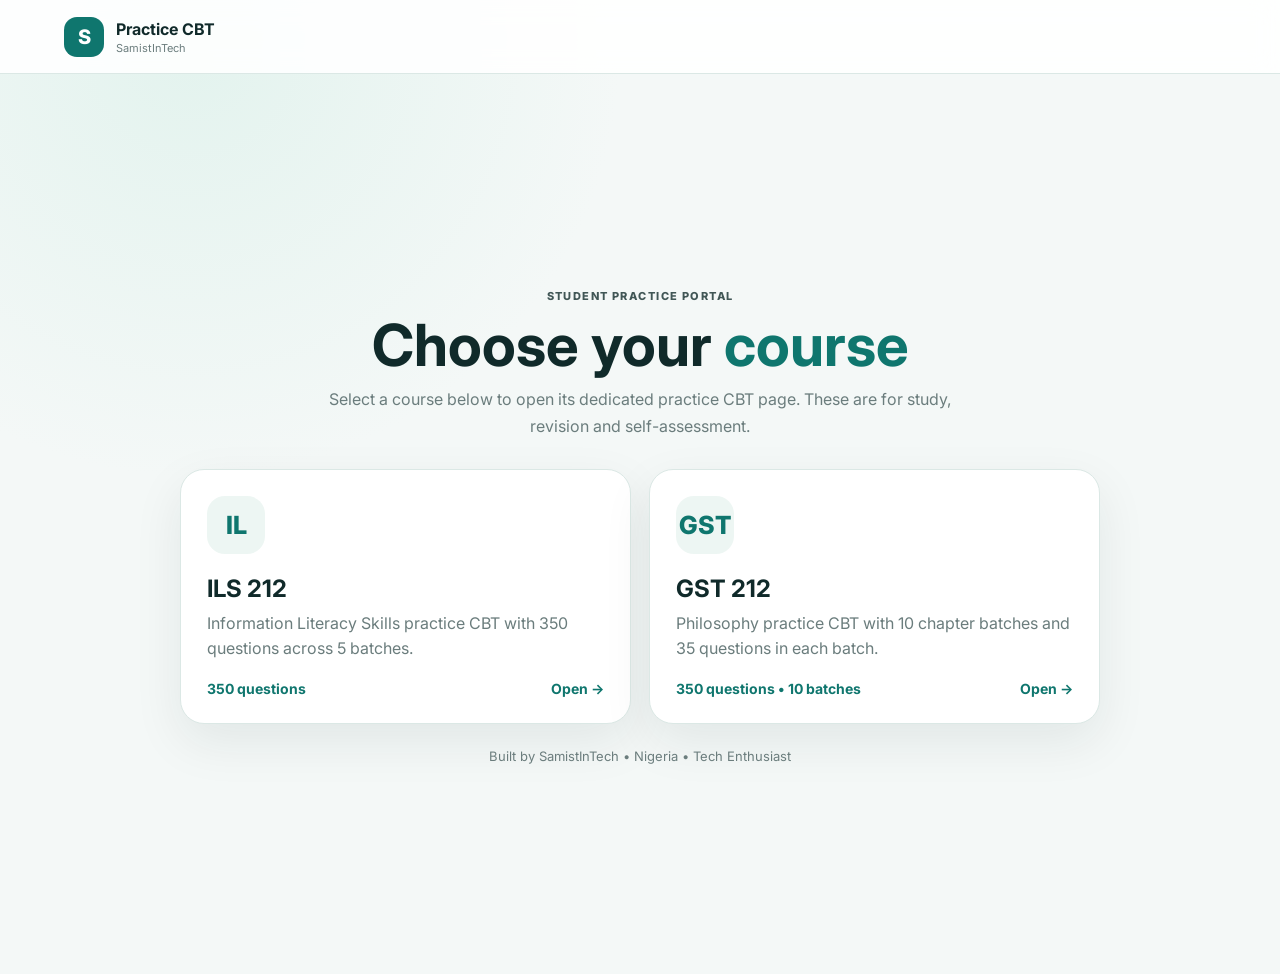
==== commit e2a36ffd: "Added more features and questions to GST212 page" ====
--- a/index.html
+++ b/index.html
@@ -133,8 +133,8 @@
           <a class="course-card" href="gst212.html">
             <div class="course-icon">GST</div>
             <h2>GST 212</h2>
-            <p>Philosophy practice CBT based on the provided GST 212 question set.</p>
-            <div class="course-meta"><span>100 questions</span><span>Open →</span></div>
+            <p>Philosophy practice CBT with 10 chapter batches and 35 questions in each batch.</p>
+            <div class="course-meta"><span>350 questions • 10 batches</span><span>Open →</span></div>
           </a>
         </div>
         <div class="course-footer">Built by SamistInTech • Nigeria • Tech Enthusiast</div>
